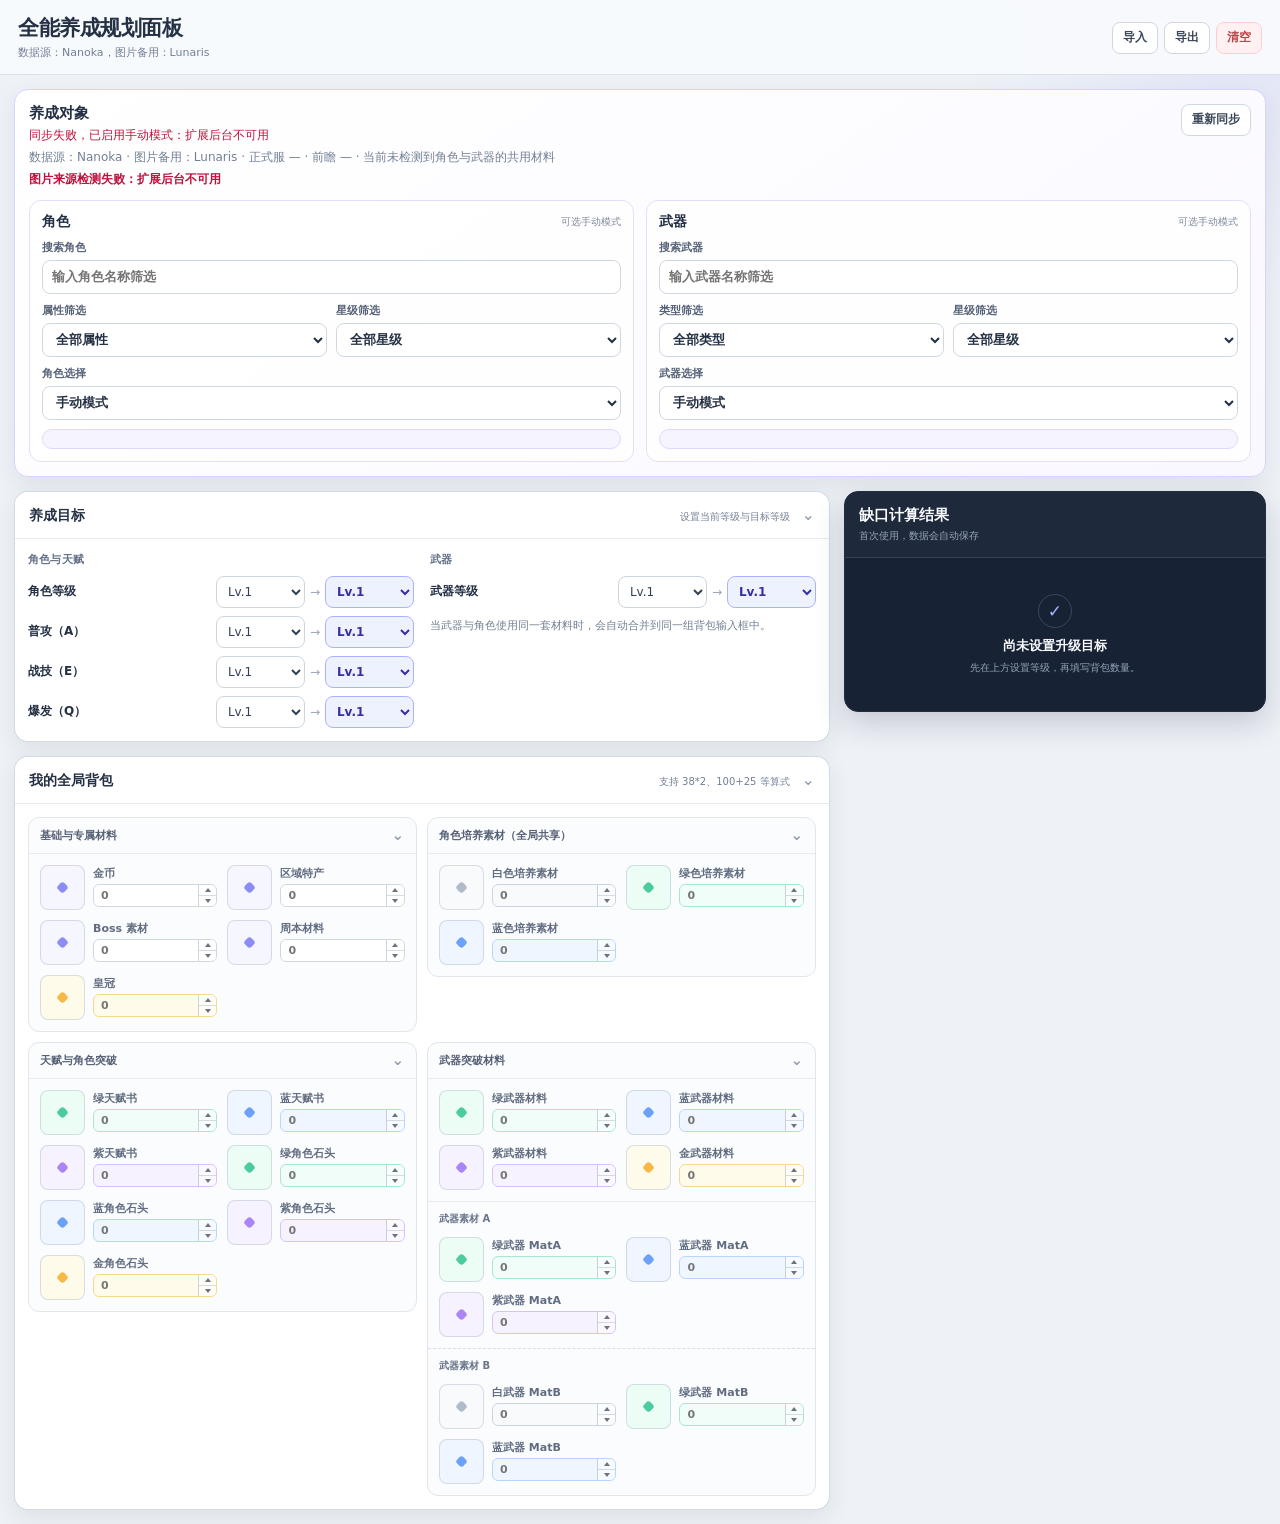
==== sidepanel.html @ 2510c93a "Add inventory quantity stepper controls" ====
<!doctype html>
<html lang="zh-CN">
<head>
  <meta charset="utf-8">
  <meta name="viewport" content="width=device-width, initial-scale=1">
  <title>全能养成规划面板</title>
  <link rel="stylesheet" href="styles.css">
  <link rel="stylesheet" href="stepper.css">
</head>
<body>
  <header class="app-header">
    <div class="header-copy">
      <h1>全能养成规划面板</h1>
      <p>数据源：Nanoka，图片备用：Lunaris</p>
    </div>
    <div class="toolbar" aria-label="数据工具">
      <button id="importButton" class="button button-secondary" type="button">导入</button>
      <button id="exportButton" class="button button-secondary" type="button">导出</button>
      <button id="clearButton" class="button button-danger" type="button">清空</button>
      <input id="importFile" type="file" accept="application/json,.json" hidden>
    </div>
  </header>

  <main class="layout">
    <section class="card source-card" aria-labelledby="sourceTitle">
      <div class="source-head">
        <div>
          <h2 id="sourceTitle">养成对象</h2>
          <p id="sourceStatus">正在读取 Nanoka 数据…</p>
          <p id="sourceMeta" class="source-meta">数据源：Nanoka</p>
          <p id="imageSourceStatus" class="source-meta image-source-status" data-tone="error" hidden></p>
        </div>
        <button id="syncButton" class="button button-secondary" type="button">重新同步</button>
      </div>
      <div class="source-columns">
        <section class="picker-group" aria-labelledby="characterPickerTitle">
          <div class="picker-head">
            <h3 id="characterPickerTitle">角色</h3>
            <span class="picker-hint">可选手动模式</span>
          </div>
          <label>
            <span>搜索角色</span>
            <input id="characterSearch" type="search" placeholder="输入角色名称筛选">
          </label>
          <div class="picker-filters">
            <label>
              <span>属性筛选</span>
              <select id="characterElementFilter"></select>
            </label>
            <label>
              <span>星级筛选</span>
              <select id="characterRarityFilter"></select>
            </label>
          </div>
          <label>
            <span>角色选择</span>
            <select id="characterSelect"></select>
          </label>
          <div id="characterCard" class="profile-card" hidden></div>
          <p id="characterWarning" class="source-warning" hidden></p>
        </section>

        <section class="picker-group" aria-labelledby="weaponPickerTitle">
          <div class="picker-head">
            <h3 id="weaponPickerTitle">武器</h3>
            <span class="picker-hint">可选手动模式</span>
          </div>
          <label>
            <span>搜索武器</span>
            <input id="weaponSearch" type="search" placeholder="输入武器名称筛选">
          </label>
          <div class="picker-filters">
            <label>
              <span>类型筛选</span>
              <select id="weaponTypeFilter"></select>
            </label>
            <label>
              <span>星级筛选</span>
              <select id="weaponRarityFilter"></select>
            </label>
          </div>
          <label>
            <span>武器选择</span>
            <select id="weaponSelect"></select>
          </label>
          <div id="weaponCard" class="profile-card" hidden></div>
          <p id="weaponWarning" class="source-warning" hidden></p>
        </section>
      </div>
    </section>

    <details class="card target-card" open>
      <summary>
        <span class="summary-title">养成目标</span>
        <span class="summary-hint">设置当前等级与目标等级</span>
      </summary>
      <div class="card-body target-body">
        <section class="target-group">
          <h2>角色与天赋</h2>
          <div id="characterSelectors" class="selector-list"></div>
        </section>
        <section class="target-group">
          <h2>武器</h2>
          <div id="weaponSelectors" class="selector-list"></div>
          <p class="target-note">当武器与角色使用同一套材料时，会自动合并到同一组背包输入框中。</p>
        </section>
      </div>
    </details>

    <section class="card result-card" aria-labelledby="resultTitle">
      <div class="result-header">
        <div>
          <h2 id="resultTitle">缺口计算结果</h2>
          <p id="saveStatus">已读取本地数据</p>
        </div>
      </div>
      <div id="resultContent" class="result-content" aria-live="polite"></div>
    </section>

    <details class="card inventory-card" open>
      <summary>
        <span class="summary-title">我的全局背包</span>
        <span class="summary-hint">支持 38*2、100+25 等算式</span>
      </summary>
      <div class="card-body inventory-body">
        <details class="inventory-group" open>
          <summary>基础与专属材料</summary>
          <div id="basicInventory" class="input-grid"></div>
        </details>

        <details class="inventory-group" open>
          <summary>角色培养素材（全局共享）</summary>
          <div id="cultInventory" class="input-grid"></div>
        </details>

        <details class="inventory-group" open>
          <summary>天赋与角色突破</summary>
          <div id="talentInventory" class="input-grid"></div>
        </details>

        <details class="inventory-group" open>
          <summary>武器突破材料</summary>
          <div id="weaponInventory" class="input-grid"></div>
          <div id="independentWeaponMaterials" class="independent-materials"></div>
        </details>
      </div>
    </details>
  </main>

  <div id="toast" class="toast" role="status" aria-live="polite"></div>

  <div id="confirmDialog" class="dialog-backdrop" hidden>
    <div class="dialog" role="dialog" aria-modal="true" aria-labelledby="dialogTitle" aria-describedby="dialogDescription">
      <h2 id="dialogTitle">清空全部数据</h2>
      <p id="dialogDescription">背包数量、目标等级与已选对象都会恢复到初始状态。</p>
      <div class="dialog-actions">
        <button id="cancelClearButton" class="button button-secondary" type="button">取消</button>
        <button id="confirmClearButton" class="button button-danger" type="button">确认清空</button>
      </div>
    </div>
  </div>

  <script type="module" src="app.js"></script>
  <script type="module" src="stepper.js"></script>
</body>
</html>
---- styles.css ----
:root {
  color-scheme: light;
  font-family: Inter, "Segoe UI", "PingFang SC", "Microsoft YaHei", system-ui, sans-serif;
  --page: #eef2f7;
  --card: #ffffff;
  --text: #243044;
  --muted: #728095;
  --line: #d9e0e9;
  --accent: #4f46e5;
  --accent-soft: #eef2ff;
  --danger: #c2414a;
  --danger-soft: #fff1f2;
  --shadow: 0 8px 24px rgba(26, 37, 55, 0.08);
}

* {
  box-sizing: border-box;
}

html {
  min-width: 260px;
  background: var(--page);
}

body {
  margin: 0;
  min-height: 100vh;
  background:
    radial-gradient(circle at 100% 0, rgba(99, 102, 241, 0.10), transparent 320px),
    var(--page);
  color: var(--text);
}

button,
input,
select {
  font: inherit;
}

button,
summary,
select,
input[type="checkbox"] {
  cursor: pointer;
}

.app-header {
  position: sticky;
  top: 0;
  z-index: 20;
  display: flex;
  align-items: center;
  justify-content: space-between;
  gap: 12px;
  padding: 14px 14px 12px;
  border-bottom: 1px solid rgba(217, 224, 233, 0.95);
  background: rgba(248, 250, 252, 0.94);
  backdrop-filter: blur(16px);
}

.header-copy {
  min-width: 0;
}

.header-copy h1 {
  margin: 0;
  font-size: clamp(16px, 4.5vw, 21px);
  line-height: 1.25;
  letter-spacing: -0.02em;
}

.header-copy p {
  margin: 4px 0 0;
  color: var(--muted);
  font-size: 11px;
  line-height: 1.4;
}

.toolbar {
  display: flex;
  flex-wrap: wrap;
  justify-content: flex-end;
  gap: 6px;
  flex: 0 0 auto;
}

.button {
  min-height: 32px;
  padding: 6px 10px;
  border: 1px solid transparent;
  border-radius: 8px;
  font-size: 12px;
  font-weight: 700;
  transition: background-color 120ms ease, border-color 120ms ease, transform 120ms ease;
}

.button:active {
  transform: translateY(1px);
}

.button:focus-visible,
select:focus-visible,
input:focus-visible,
summary:focus-visible {
  outline: 3px solid rgba(79, 70, 229, 0.20);
  outline-offset: 1px;
}

.button-secondary {
  border-color: #cfd7e3;
  background: #ffffff;
  color: #3b4759;
}

.button-secondary:hover {
  background: #f4f6f9;
}

.button-danger {
  border-color: #fecdd3;
  background: var(--danger-soft);
  color: var(--danger);
}

.button-danger:hover {
  background: #ffe4e6;
}

.layout {
  display: grid;
  grid-template-areas:
    "source"
    "target"
    "result"
    "inventory";
  gap: 12px;
  padding: 12px;
}

.card {
  min-width: 0;
  border: 1px solid rgba(207, 215, 227, 0.95);
  border-radius: 14px;
  background: var(--card);
  box-shadow: var(--shadow);
  overflow: clip;
}

.target-card {
  grid-area: target;
}

.inventory-card {
  grid-area: inventory;
}

.card > summary {
  display: flex;
  align-items: baseline;
  justify-content: space-between;
  gap: 12px;
  padding: 13px 14px;
  list-style: none;
  user-select: none;
  background: #ffffff;
}

.card > summary::-webkit-details-marker,
.inventory-group > summary::-webkit-details-marker {
  display: none;
}

.card > summary::after {
  content: "⌄";
  flex: 0 0 auto;
  color: #8b97aa;
  font-size: 16px;
  transition: transform 140ms ease;
}

.card:not([open]) > summary::after {
  transform: rotate(-90deg);
}

.summary-title {
  font-size: 14px;
  font-weight: 800;
}

.summary-hint {
  margin-left: auto;
  color: var(--muted);
  font-size: 10px;
  text-align: right;
}

.card-body {
  border-top: 1px solid #e7ebf1;
  padding: 13px;
}

.target-body {
  display: grid;
  gap: 16px;
}

.target-group h2 {
  margin: 0 0 9px;
  color: #657187;
  font-size: 11px;
  letter-spacing: 0.02em;
}

.selector-list {
  display: grid;
  gap: 8px;
}

.selector-row {
  display: flex;
  align-items: center;
  justify-content: space-between;
  gap: 10px;
  min-width: 0;
}

.selector-label {
  min-width: 74px;
  font-size: 12px;
  font-weight: 650;
}

.selector-controls {
  display: grid;
  grid-template-columns: minmax(70px, 1fr) auto minmax(70px, 1fr);
  align-items: center;
  gap: 5px;
  min-width: 0;
}

.selector-controls select {
  min-width: 0;
  width: 100%;
  height: 32px;
  padding: 4px 24px 4px 7px;
  border: 1px solid #ccd4df;
  border-radius: 8px;
  background: #ffffff;
  color: #344054;
  font-size: 12px;
}

.selector-controls .target-select {
  border-color: #aab3ff;
  background: var(--accent-soft);
  color: #3730a3;
  font-weight: 750;
}

.selector-arrow {
  color: #9ba5b4;
  font-size: 12px;
}

.link-options {
  display: grid;
  gap: 8px;
  margin-top: 12px;
  padding: 11px;
  border: 1px solid #e0e5ec;
  border-radius: 10px;
  background: #f8fafc;
}

.link-options p {
  margin: 0 0 1px;
  color: #748096;
  font-size: 10px;
  font-weight: 750;
}

.check-row {
  display: grid;
  grid-template-columns: 16px minmax(0, 1fr);
  align-items: start;
  gap: 8px;
  font-size: 11px;
  line-height: 1.45;
}

.check-row input {
  width: 15px;
  height: 15px;
  margin: 1px 0 0;
  accent-color: var(--accent);
}

.inventory-body {
  display: grid;
  gap: 10px;
}

.inventory-group {
  border: 1px solid #e1e6ed;
  border-radius: 11px;
  background: #fbfcfe;
  overflow: clip;
}

.inventory-group > summary {
  position: relative;
  padding: 10px 34px 10px 11px;
  list-style: none;
  color: #566176;
  font-size: 11px;
  font-weight: 800;
  user-select: none;
}

.inventory-group > summary::after {
  content: "⌄";
  position: absolute;
  top: 8px;
  right: 12px;
  color: #929daf;
  font-size: 15px;
}

.inventory-group:not([open]) > summary::after {
  transform: rotate(-90deg);
}

.inventory-group > .input-grid,
.inventory-group > .independent-materials {
  border-top: 1px solid #e8ecf2;
}

.input-grid {
  display: grid;
  grid-template-columns: repeat(auto-fit, minmax(170px, 1fr));
  gap: 10px;
  padding: 11px;
}

.item-input {
  --inventory-label-height: 18px;
  --inventory-input-height: 23px;
  --inventory-row-gap: 3px;
  --inventory-icon-size: 45px;
  display: grid;
  grid-template-columns: var(--inventory-icon-size) minmax(0, 1fr);
  grid-template-rows: var(--inventory-label-height) var(--inventory-input-height);
  align-items: start;
  column-gap: 8px;
  row-gap: var(--inventory-row-gap);
  min-width: 0;
  min-height: var(--inventory-icon-size);
}

.item-label {
  grid-column: 2;
  grid-row: 1;
  min-width: 0;
  overflow: hidden;
  color: #606c80;
  font-size: 11px;
  font-weight: 700;
  line-height: var(--inventory-label-height);
  text-overflow: ellipsis;
  white-space: nowrap;
}

.item-dot {
  width: 7px;
  height: 7px;
  flex: 0 0 auto;
  border-radius: 50%;
  background: #8b98aa;
}

.input-wrap {
  position: relative;
  display: block;
  grid-column: 2;
  grid-row: 2;
  min-width: 0;
  transform: translateY(-2px);
}

.item-input input {
  width: 100%;
  height: var(--inventory-input-height);
  padding: 0 7px;
  border: 1px solid #cfd7e2;
  border-radius: 6px;
  background: #ffffff;
  color: #2f3b4d;
  font-size: 11px;
  font-weight: 700;
  line-height: 20px;
}

.item-input input.has-preview {
  padding-right: 58px;
}

.formula-preview {
  position: absolute;
  top: 50%;
  right: 7px;
  max-width: 48px;
  transform: translateY(-50%);
  overflow: hidden;
  color: #7d889a;
  font-size: 9px;
  font-weight: 700;
  text-overflow: ellipsis;
  white-space: nowrap;
  pointer-events: none;
}

.color-white .item-dot { background: #94a3b8; }
.color-green .item-dot { background: #10b981; }
.color-blue .item-dot { background: #3b82f6; }
.color-purple .item-dot { background: #8b5cf6; }
.color-gold .item-dot { background: #f59e0b; }
.color-base .item-dot { background: #6366f1; }

.color-white input { background: #f8fafc; border-color: #cbd5e1; }
.color-green input { background: #f0fdf8; border-color: #a7e6cf; }
.color-blue input { background: #eff6ff; border-color: #b7d5ff; }
.color-purple input { background: #f7f2ff; border-color: #d5c1ff; }
.color-gold input { background: #fffbeb; border-color: #f5d88d; }

.independent-materials:empty {
  display: none;
}

.independent-group {
  padding: 10px 0 0;
}

.independent-group + .independent-group {
  border-top: 1px dashed #d8dee8;
}

.independent-group h3 {
  margin: 0;
  padding: 0 11px;
  color: #69758a;
  font-size: 10px;
}

.result-card {
  grid-area: result;
  border-color: #222d3f;
  background: #182235;
  color: #f8fafc;
  box-shadow: 0 12px 30px rgba(15, 23, 42, 0.18);
}

.result-header {
  padding: 14px;
  border-bottom: 1px solid rgba(148, 163, 184, 0.20);
  background: #1e293b;
}

.result-header h2 {
  margin: 0;
  font-size: 15px;
}

.result-header p {
  margin: 4px 0 0;
  color: #98a6bb;
  font-size: 10px;
}

.result-content {
  display: grid;
  gap: 10px;
  padding: 12px;
}

.result-section {
  padding: 10px;
  border: 1px solid rgba(148, 163, 184, 0.19);
  border-radius: 10px;
  background: rgba(15, 23, 42, 0.42);
}

.result-section h3 {
  margin: 0 0 8px;
  color: #b8c1ff;
  font-size: 10px;
  line-height: 1.4;
}

.result-rows {
  display: grid;
  gap: 6px;
}

.result-row {
  display: flex;
  align-items: center;
  justify-content: space-between;
  gap: 12px;
  min-height: 31px;
  padding: 6px 9px;
  border-radius: 7px;
  background: rgba(51, 65, 85, 0.72);
  color: #d9e1eb;
  font-size: 11px;
}

.result-row strong {
  color: #f8fafc;
  font-size: 12px;
}

.result-white { background: rgba(71, 85, 105, 0.72); }
.result-green { background: rgba(6, 78, 59, 0.46); color: #a7f3d0; }
.result-blue { background: rgba(30, 64, 175, 0.35); color: #bfdbfe; }
.result-purple { background: rgba(91, 33, 182, 0.34); color: #ddd6fe; }
.result-gold { background: rgba(146, 64, 14, 0.38); color: #fde68a; }

.result-green strong { color: #6ee7b7; }
.result-blue strong { color: #93c5fd; }
.result-purple strong { color: #c4b5fd; }
.result-gold strong { color: #fcd34d; }

.empty-result {
  display: grid;
  justify-items: center;
  padding: 24px 12px;
  text-align: center;
}

.empty-mark {
  display: grid;
  place-items: center;
  width: 34px;
  height: 34px;
  margin-bottom: 9px;
  border: 1px solid rgba(148, 163, 184, 0.28);
  border-radius: 50%;
  color: #a5b4fc;
  font-size: 17px;
}

.empty-result h3 {
  margin: 0;
  font-size: 13px;
}

.empty-result p {
  margin: 5px 0 0;
  color: #94a3b8;
  font-size: 10px;
  line-height: 1.5;
}

.toast {
  position: fixed;
  right: 12px;
  bottom: 12px;
  z-index: 50;
  max-width: min(320px, calc(100vw - 24px));
  padding: 9px 12px;
  border: 1px solid transparent;
  border-radius: 9px;
  box-shadow: 0 12px 30px rgba(15, 23, 42, 0.20);
  font-size: 11px;
  font-weight: 700;
  opacity: 0;
  transform: translateY(8px);
  pointer-events: none;
  transition: opacity 140ms ease, transform 140ms ease;
}

.toast-visible {
  opacity: 1;
  transform: translateY(0);
}

.toast-success {
  border-color: #a7f3d0;
  background: #ecfdf5;
  color: #047857;
}

.toast-error {
  border-color: #fecdd3;
  background: #fff1f2;
  color: #be123c;
}

.dialog-backdrop {
  position: fixed;
  inset: 0;
  z-index: 60;
  display: grid;
  place-items: center;
  padding: 18px;
  background: rgba(15, 23, 42, 0.48);
  backdrop-filter: blur(4px);
}

.dialog-backdrop[hidden] {
  display: none;
}

.dialog {
  width: min(360px, 100%);
  padding: 18px;
  border: 1px solid #d9e0e9;
  border-radius: 14px;
  background: #ffffff;
  box-shadow: 0 20px 50px rgba(15, 23, 42, 0.24);
}

.dialog h2 {
  margin: 0;
  font-size: 16px;
}

.dialog p {
  margin: 8px 0 0;
  color: #677489;
  font-size: 11px;
  line-height: 1.6;
}

.dialog-actions {
  display: flex;
  justify-content: flex-end;
  gap: 8px;
  margin-top: 18px;
}

@media (min-width: 520px) {
  .app-header {
    padding: 15px 18px 13px;
  }

  .layout {
    gap: 14px;
    padding: 14px;
  }

  .target-body {
    grid-template-columns: repeat(2, minmax(0, 1fr));
  }
}

@media (min-width: 860px) {
  .layout {
    grid-template-columns: minmax(0, 1.45fr) minmax(300px, 0.75fr);
    grid-template-areas:
      "source source"
      "target result"
      "inventory result";
    align-items: start;
    max-width: 1280px;
    margin: 0 auto;
  }

  .result-card {
    position: sticky;
    top: 80px;
    max-height: calc(100vh - 94px);
    overflow: auto;
  }

  .inventory-body {
    grid-template-columns: repeat(2, minmax(0, 1fr));
    align-items: start;
  }
}

@media (max-width: 360px) {
  .app-header {
    align-items: flex-start;
    flex-direction: column;
  }

  .toolbar {
    width: 100%;
    justify-content: flex-start;
  }

  .button {
    flex: 1 1 0;
  }

  .summary-hint {
    display: none;
  }

  .selector-row {
    align-items: stretch;
    flex-direction: column;
    gap: 5px;
  }

  .selector-controls {
    width: 100%;
  }
}

@media (prefers-reduced-motion: reduce) {
  *,
  *::before,
  *::after {
    scroll-behavior: auto !important;
    transition-duration: 0.01ms !important;
    animation-duration: 0.01ms !important;
    animation-iteration-count: 1 !important;
  }
}

.source-card {
  grid-area: source;
  padding: 14px;
  border-color: #d9d1ff;
  background: linear-gradient(145deg, #ffffff 0%, #faf8ff 100%);
}

.source-head {
  display: flex;
  align-items: flex-start;
  justify-content: space-between;
  gap: 12px;
  margin-bottom: 12px;
}

.source-head h2 {
  margin: 0;
  font-size: 15px;
}

.source-head p {
  margin: 4px 0 0;
  color: var(--muted);
  font-size: 12px;
}

.source-head p[data-tone="error"] { color: #be123c; }
.source-head p[data-tone="cache"] { color: #8a5a00; }
.source-head p[data-tone="ok"] { color: #08785c; }

.source-controls {
  display: grid;
  grid-template-columns: 1fr;
  gap: 9px;
}

.source-controls label {
  display: grid;
  gap: 5px;
  color: #556176;
  font-size: 11px;
  font-weight: 700;
}

.source-controls select,
.source-controls input {
  width: 100%;
  min-height: 34px;
  border: 1px solid #cfd7e3;
  border-radius: 8px;
  padding: 6px 9px;
  background: #fff;
  color: var(--text);
  font: inherit;
  font-size: 13px;
}

.character-card {
  display: flex;
  align-items: center;
  gap: 10px;
  margin-top: 12px;
  padding: 9px 10px;
  border: 1px solid #ded8ff;
  border-radius: 10px;
  background: rgba(244, 241, 255, 0.78);
}

.character-card img {
  width: 44px;
  height: 44px;
  border-radius: 10px;
  object-fit: cover;
  background: #e9e5f8;
}

.character-card div {
  display: grid;
  gap: 3px;
}

.character-card strong { font-size: 14px; }
.character-card span { color: var(--muted); font-size: 11px; }
.source-warning { margin: 9px 0 0; color: #9a6700; font-size: 11px; }
.material-icon { width: 18px; height: 18px; border-radius: 4px; object-fit: contain; flex: 0 0 auto; }

@media (min-width: 520px) {
  .source-controls { grid-template-columns: minmax(120px, .7fr) minmax(150px, 1fr) minmax(180px, 1.25fr); }
}

.source-meta {
  margin: 6px 0 0;
  color: #6b7486;
  font-size: 11px;
  line-height: 1.5;
}

.source-columns {
  display: grid;
  gap: 12px;
}

.picker-group {
  display: grid;
  gap: 9px;
  padding: 12px;
  border: 1px solid #e4def8;
  border-radius: 12px;
  background: rgba(255,255,255,0.84);
}

.picker-head {
  display: flex;
  align-items: center;
  justify-content: space-between;
  gap: 10px;
}

.picker-head h3 {
  margin: 0;
  font-size: 14px;
}

.picker-hint {
  color: #7d889b;
  font-size: 10px;
}

.picker-group label {
  display: grid;
  gap: 5px;
  color: #556176;
  font-size: 11px;
  font-weight: 700;
}

.picker-group select,
.picker-group input {
  width: 100%;
  min-height: 34px;
  border: 1px solid #cfd7e3;
  border-radius: 8px;
  padding: 6px 9px;
  background: #fff;
  color: var(--text);
  font: inherit;
  font-size: 13px;
}

.picker-filters {
  display: grid;
  grid-template-columns: repeat(2, minmax(0, 1fr));
  gap: 9px;
}

.profile-card {
  display: flex;
  align-items: center;
  gap: 10px;
  padding: 9px 10px;
  border: 1px solid #ded8ff;
  border-radius: 10px;
  background: rgba(244, 241, 255, 0.78);
}

.profile-card img {
  width: 44px;
  height: 44px;
  border-radius: 10px;
  object-fit: cover;
  background: #e9e5f8;
}

.profile-card div {
  display: grid;
  gap: 3px;
  min-width: 0;
}

.profile-card strong {
  font-size: 14px;
}

.profile-card span {
  color: var(--muted);
  font-size: 11px;
  line-height: 1.4;
}

.target-note {
  margin: 10px 0 0;
  color: #738094;
  font-size: 11px;
  line-height: 1.5;
}

.result-name {
  display: inline-flex;
  align-items: center;
  gap: 6px;
  min-width: 0;
}

.result-name span:last-child {
  overflow: hidden;
  text-overflow: ellipsis;
  white-space: nowrap;
}

.result-icon {
  width: 16px;
  height: 16px;
  border-radius: 4px;
}

@media (min-width: 520px) {
  .source-columns {
    grid-template-columns: repeat(2, minmax(0, 1fr));
  }
}

.profile-card {
  flex-wrap: wrap;
}

.profile-copy {
  display: grid;
  gap: 3px;
  min-width: 0;
  flex: 1 1 120px;
}




/* 材料名称左侧的固定图标槽位 */
.material-icon-slot {
  position: relative;
  display: inline-grid;
  place-items: center;
  width: 45px;
  height: 45px;
  flex: 0 0 45px;
  overflow: hidden;
  border: 1px solid rgba(148, 163, 184, 0.34);
  border-radius: 6px;
  background: rgba(255, 255, 255, 0.72);
}

.material-icon-slot .material-icon {
  width: 43px;
  height: 43px;
  border-radius: 5px;
  object-fit: contain;
}

.inventory-icon-slot {
  grid-column: 1;
  grid-row: 1 / 3;
  align-self: stretch;
  width: var(--inventory-icon-size);
  height: var(--inventory-icon-size);
  flex-basis: var(--inventory-icon-size);
  border-radius: 8px;
}

.inventory-icon-slot .material-icon {
  width: 42px;
  height: 42px;
  border-radius: 7px;
}

.material-icon-slot.icon-loading::after {
  content: '';
  width: 8px;
  height: 8px;
  border: 2px solid rgba(100, 116, 139, 0.24);
  border-top-color: rgba(79, 70, 229, 0.72);
  border-radius: 50%;
  animation: material-icon-spin 0.8s linear infinite;
}

.material-icon-slot.icon-fallback::after {
  content: '';
  width: 9px;
  height: 9px;
  border-radius: 3px;
  background: currentColor;
  opacity: 0.72;
  transform: rotate(45deg);
}

.material-icon-slot.icon-fallback .item-dot {
  display: none;
}

.slot-base { color: #6366f1; background: #f5f6ff; }
.slot-white { color: #94a3b8; background: #f8fafc; }
.slot-green { color: #10b981; background: #ecfdf5; }
.slot-blue { color: #3b82f6; background: #eff6ff; }
.slot-purple { color: #8b5cf6; background: #f7f2ff; }
.slot-gold { color: #f59e0b; background: #fffbeb; }

.result-icon-slot {
  width: 20px;
  height: 20px;
  flex-basis: 20px;
  border-color: rgba(255, 255, 255, 0.14);
  background: rgba(15, 23, 42, 0.34);
}

.result-icon-slot .material-icon {
  width: 19px;
  height: 19px;
}

@keyframes material-icon-spin {
  to { transform: rotate(360deg); }
}


.image-source-status[data-tone="error"] {
  color: #be123c;
  font-weight: 700;
}
---- stepper.css ----
.item-input input.with-stepper {
  padding-right: 25px;
}

.item-input input.with-stepper.has-preview {
  padding-right: 76px;
}

.input-wrap:has(.number-stepper) .formula-preview {
  right: 25px;
  max-width: 46px;
}

.number-stepper {
  position: absolute;
  top: 1px;
  right: 1px;
  bottom: 1px;
  display: grid;
  grid-template-rows: repeat(2, minmax(0, 1fr));
  width: 18px;
  overflow: hidden;
  border-left: 1px solid rgba(148, 163, 184, 0.46);
  border-radius: 0 5px 5px 0;
}

.number-step-button {
  position: relative;
  display: grid;
  place-items: center;
  min-width: 0;
  min-height: 0;
  padding: 0;
  border: 0;
  background: rgba(255, 255, 255, 0.48);
  color: #6b7280;
}

.number-step-button + .number-step-button {
  border-top: 1px solid rgba(148, 163, 184, 0.38);
}

.number-step-button::before {
  content: '';
  width: 0;
  height: 0;
  border-right: 3px solid transparent;
  border-left: 3px solid transparent;
}

.number-step-up::before {
  border-bottom: 4px solid currentColor;
}

.number-step-down::before {
  border-top: 4px solid currentColor;
}

.number-step-button:hover {
  background: rgba(226, 232, 240, 0.86);
  color: #374151;
}

.number-step-button:active {
  background: rgba(203, 213, 225, 0.92);
}

.number-step-button:focus-visible {
  z-index: 1;
  outline: 2px solid rgba(79, 70, 229, 0.42);
  outline-offset: -2px;
}
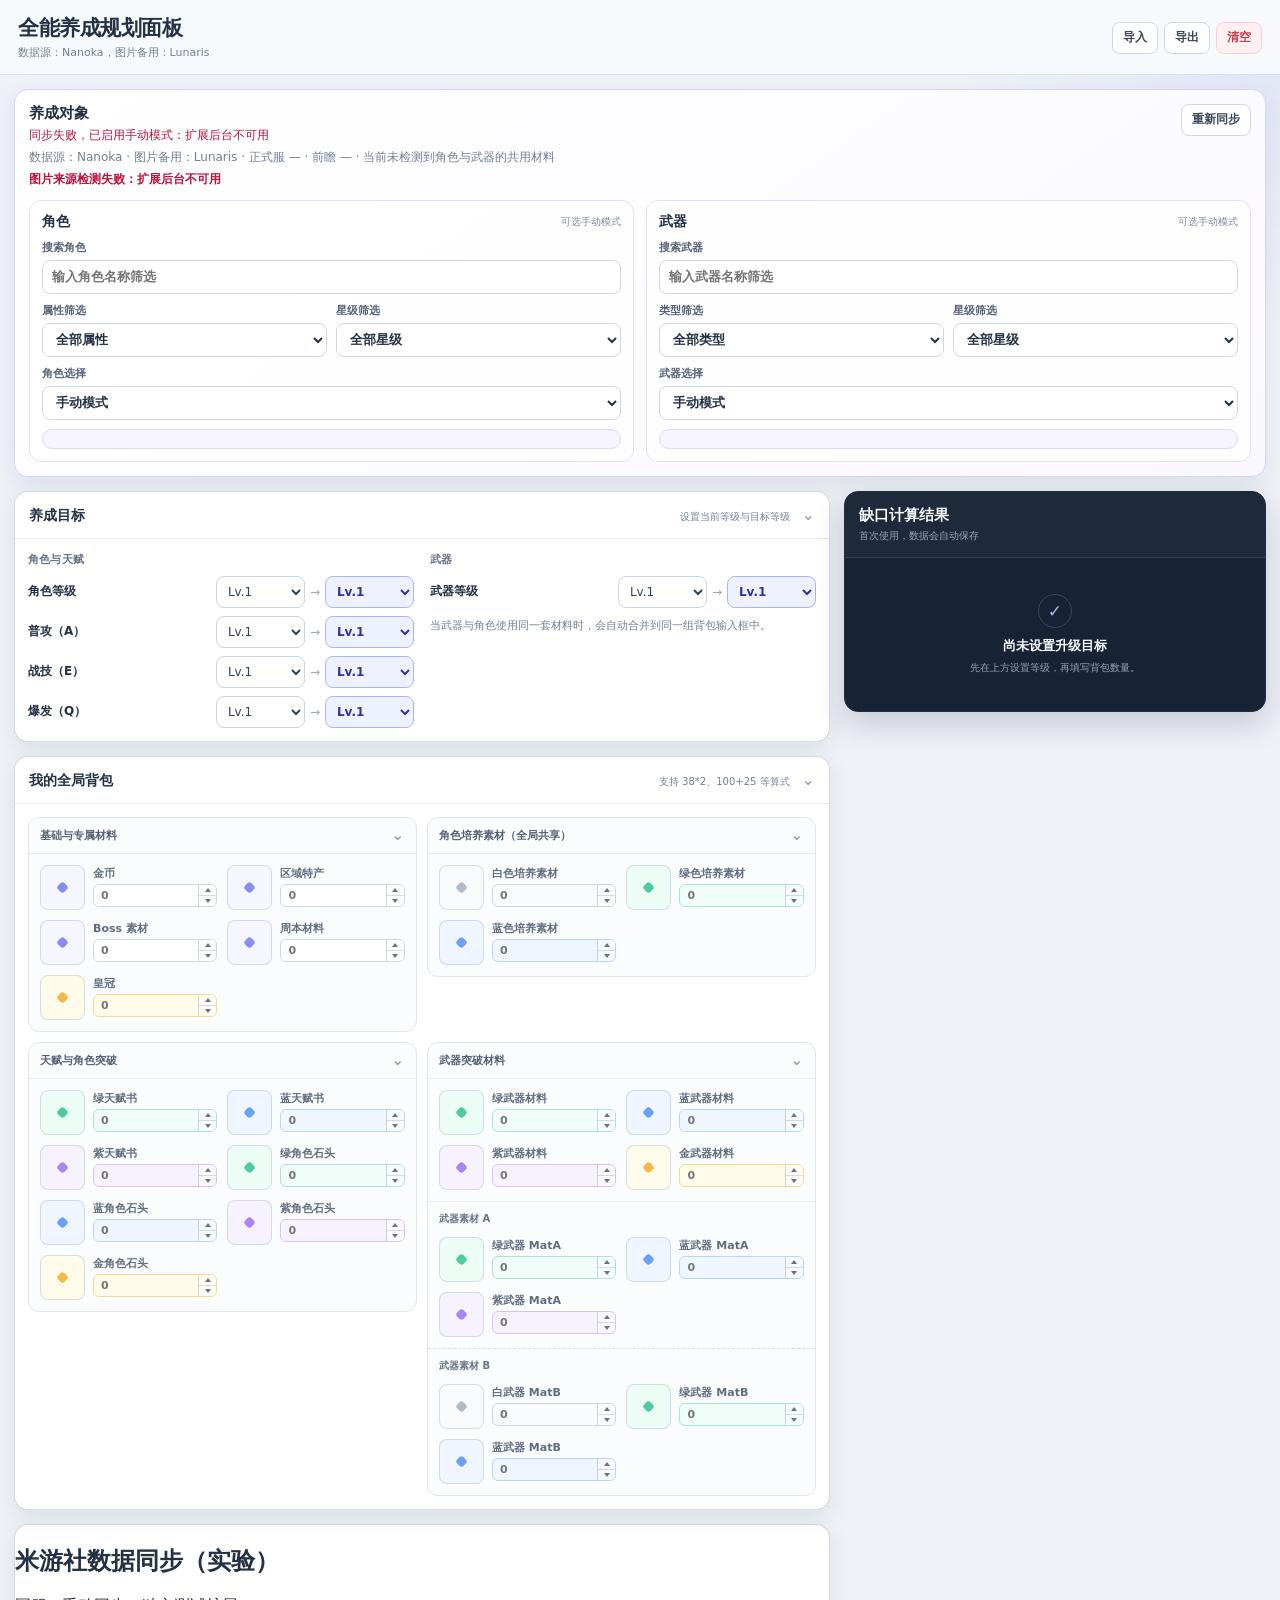
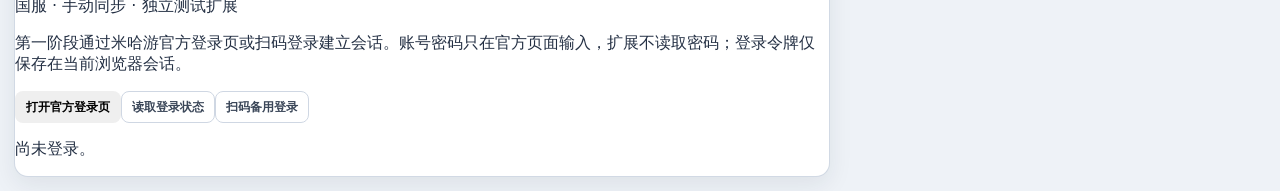
==== commit 561e2104: "Load Miyoushe panel in test side panel" ====
--- a/sidepanel.html
+++ b/sidepanel.html
@@ -161,6 +161,7 @@
   </div>
 
   <script type="module" src="app.js"></script>
+  <script type="module" src="miyoushe.js"></script>
   <script type="module" src="stepper.js"></script>
 </body>
 </html>
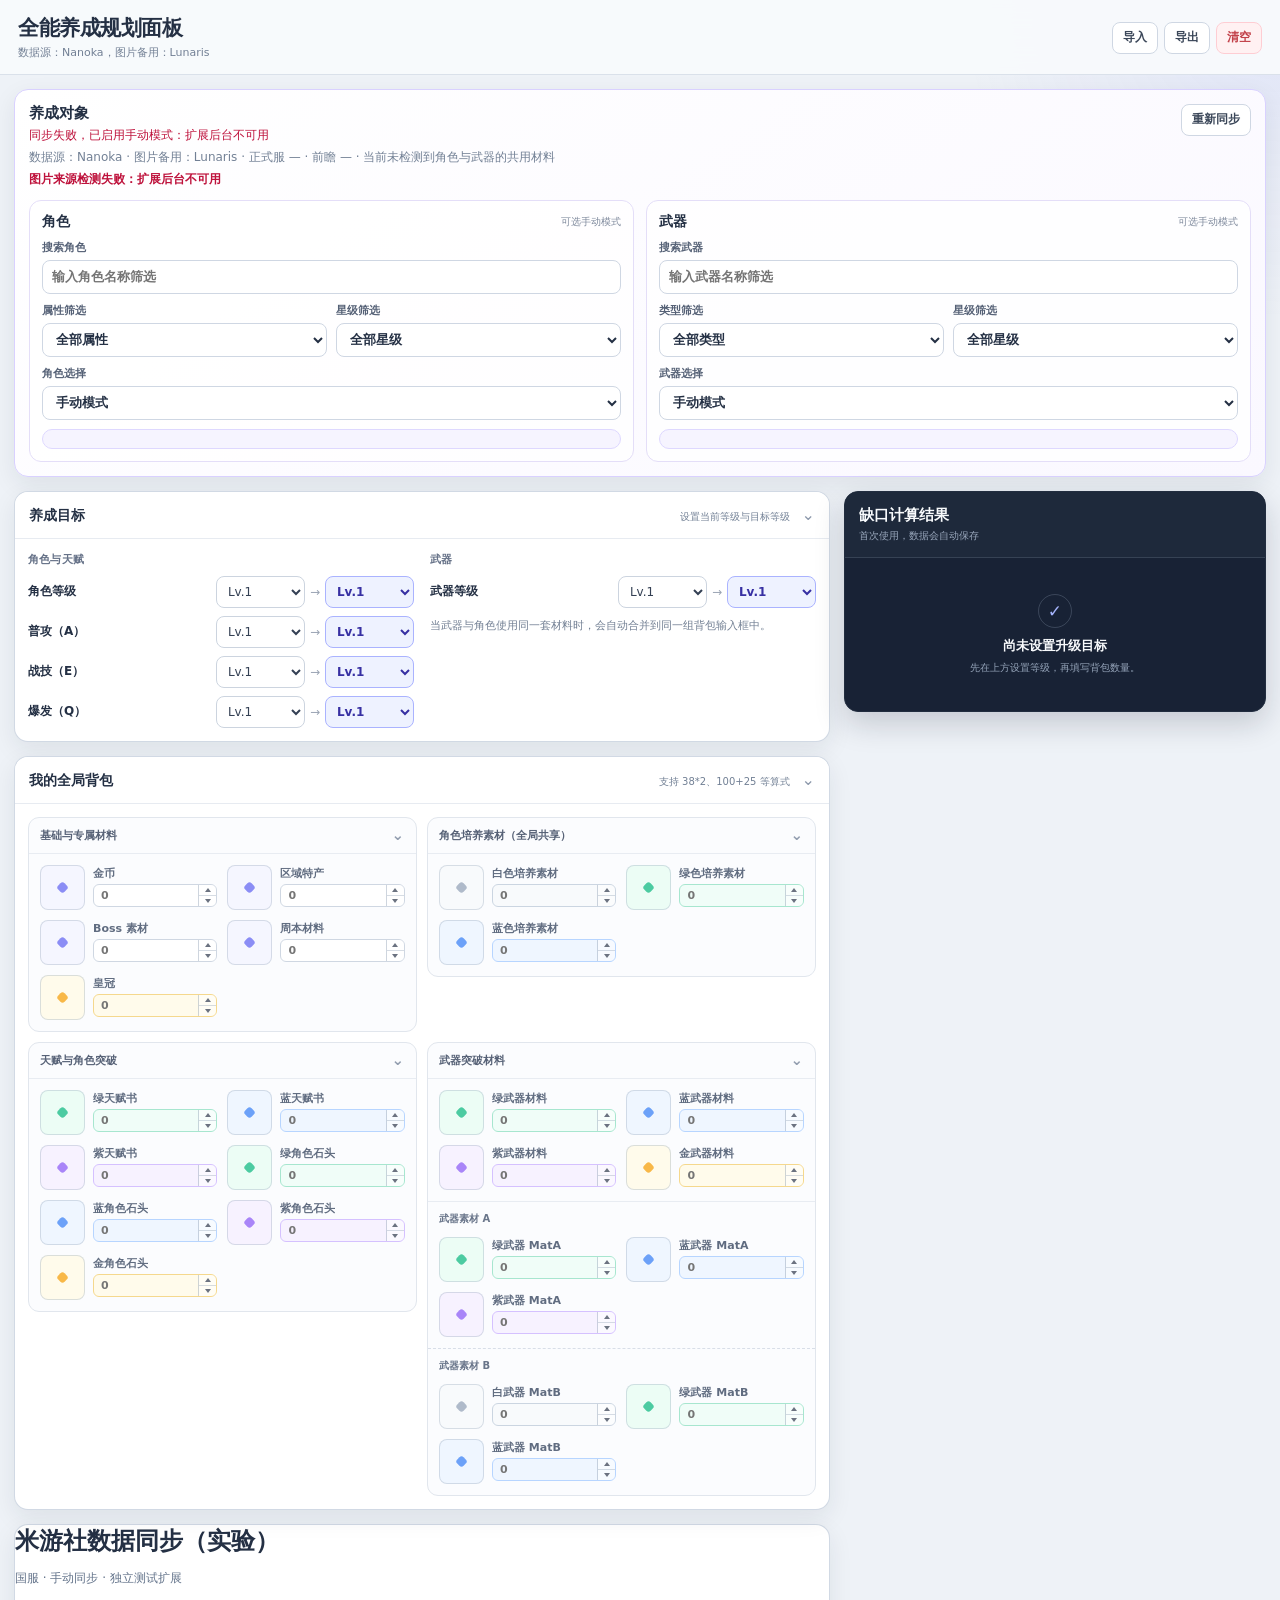
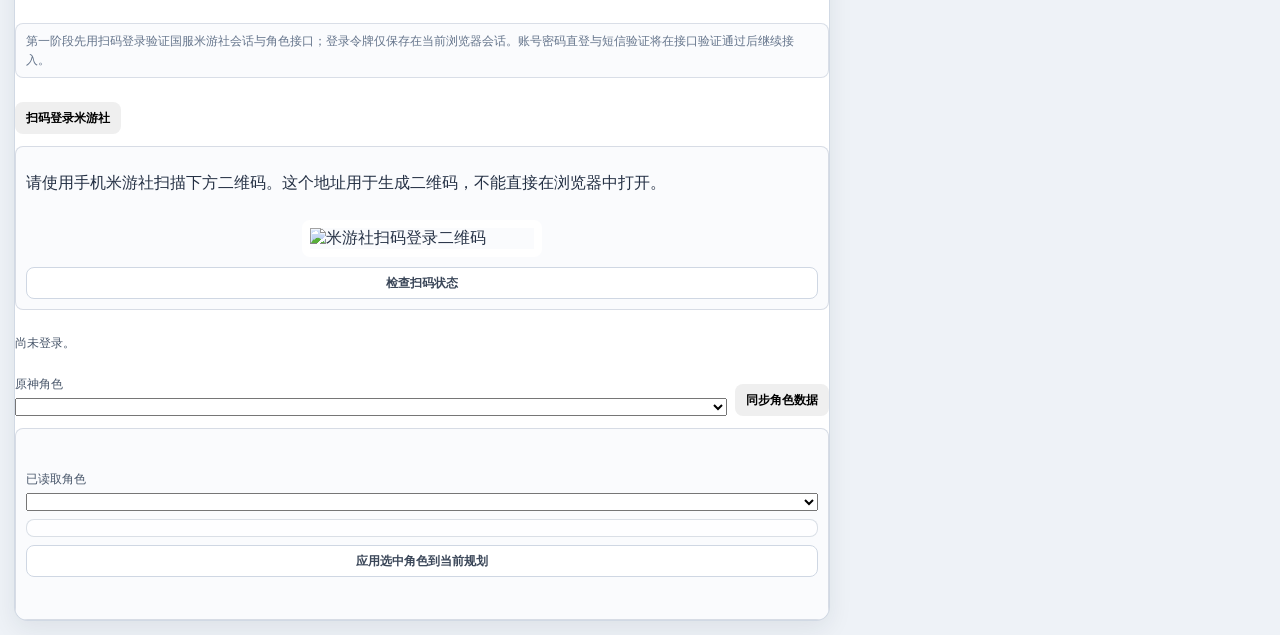
==== commit 417ee43e: "Render Miyoushe login URL as QR code" ====
--- a/sidepanel.html
+++ b/sidepanel.html
@@ -160,6 +160,7 @@
     </div>
   </div>
 
+  <script src="vendor/qrcode-generator.js"></script>
   <script type="module" src="app.js"></script>
   <script type="module" src="miyoushe.js"></script>
   <script type="module" src="stepper.js"></script>
--- a/stepper.css
+++ b/stepper.css
@@ -70,3 +70,22 @@
   outline: 2px solid rgba(79, 70, 229, 0.42);
   outline-offset: -2px;
 }
+
+/* Miyoushe import experiment */
+.mys-card { display: grid; gap: 12px; }
+.mys-head { display: flex; align-items: flex-start; justify-content: space-between; gap: 12px; }
+.mys-head h2 { margin: 0; }
+.mys-subtitle, .mys-notice, .mys-limitation { color: #64748b; font-size: 12px; line-height: 1.55; }
+.mys-notice { padding: 8px 10px; border: 1px solid rgba(148, 163, 184, .32); border-radius: 8px; background: rgba(248, 250, 252, .72); }
+.mys-actions, .mys-role-area { display: flex; align-items: end; flex-wrap: wrap; gap: 8px; }
+.mys-role-area label, .mys-result-area > label { display: grid; flex: 1; gap: 5px; min-width: 180px; color: #475569; font-size: 12px; }
+.mys-role-area select, .mys-result-area select { width: 100%; }
+.mys-status { min-height: 18px; font-size: 12px; line-height: 1.5; }
+.mys-status-info { color: #475569; }
+.mys-status-success { color: #047857; }
+.mys-status-error { color: #b91c1c; }
+.mys-qr-box, .mys-result-area, .mys-character-detail { display: grid; gap: 8px; padding: 10px; border: 1px solid rgba(148, 163, 184, .35); border-radius: 8px; background: rgba(248, 250, 252, .68); }
+.mys-qr-image { display: block; width: min(240px, 100%); height: auto; margin: 2px auto; border: 8px solid #fff; border-radius: 8px; image-rendering: pixelated; }
+.mys-character-detail { padding: 8px; background: rgba(255, 255, 255, .78); font-size: 12px; }
+.mys-result-summary { font-size: 12px; font-weight: 600; }
+@media (max-width: 420px) { .mys-actions, .mys-role-area { align-items: stretch; flex-direction: column; } }
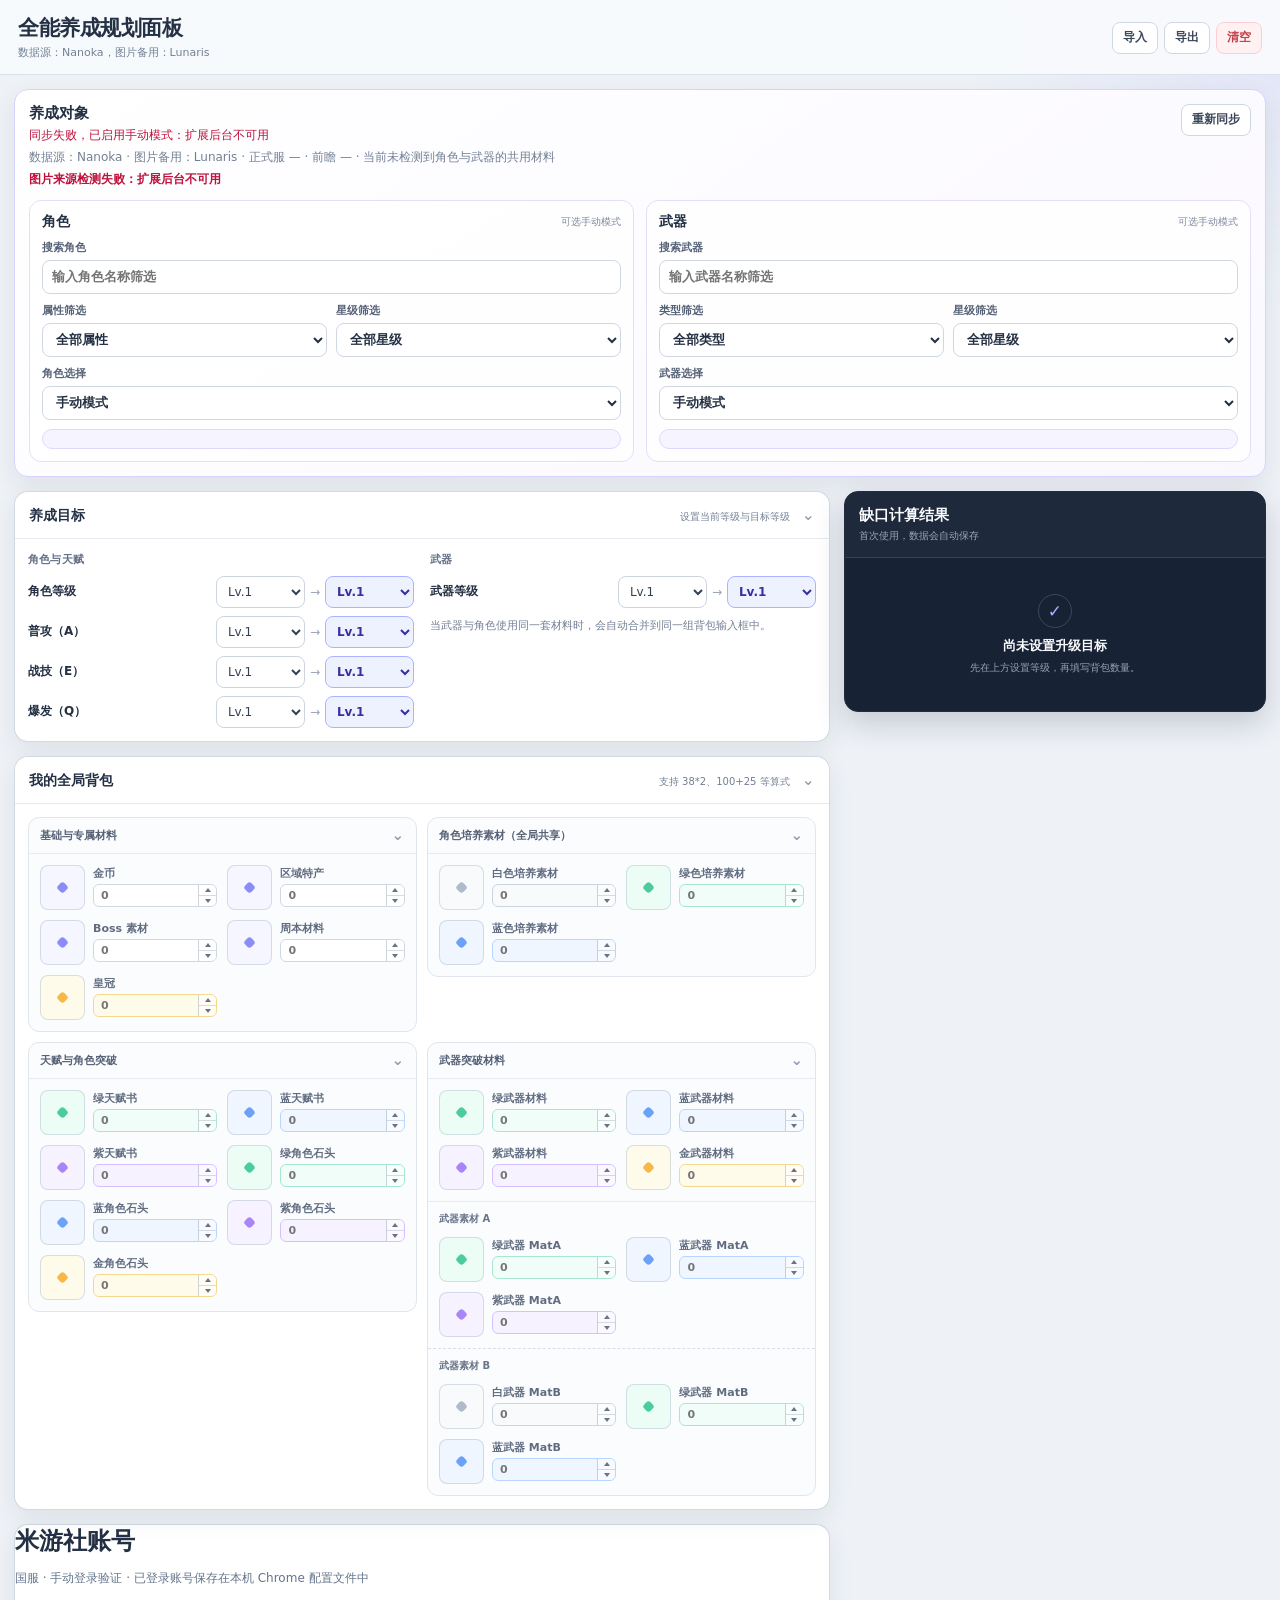
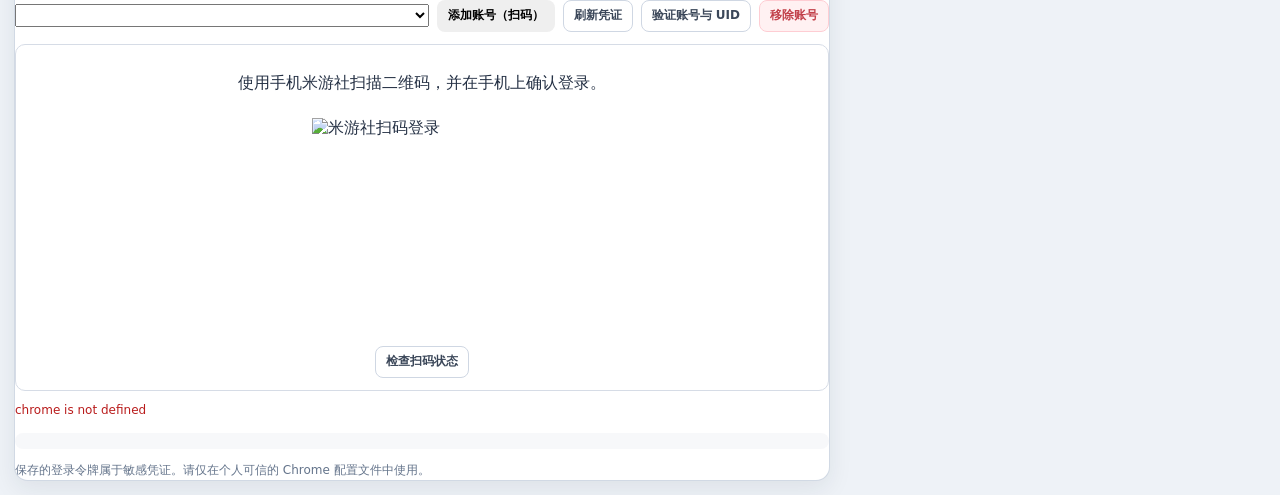
==== commit 0c7a9600: "Load login panel and local QR renderer" ====
--- a/sidepanel.html
+++ b/sidepanel.html
@@ -6,6 +6,7 @@
   <title>全能养成规划面板</title>
   <link rel="stylesheet" href="styles.css">
   <link rel="stylesheet" href="stepper.css">
+  <link rel="stylesheet" href="miyoushe-auth.css">
 </head>
 <body>
   <header class="app-header">
@@ -162,7 +163,7 @@
 
   <script src="vendor/qrcode-generator.js"></script>
   <script type="module" src="app.js"></script>
-  <script type="module" src="miyoushe.js"></script>
+  <script type="module" src="miyoushe-auth-ui.js"></script>
   <script type="module" src="stepper.js"></script>
 </body>
 </html>
--- a/miyoushe-auth.css
+++ b/miyoushe-auth.css
@@ -0,0 +1,12 @@
+.mys-auth { display: grid; gap: 12px; }
+.mys-auth-title { margin: 0; }
+.mys-auth-description { margin: 0; color: #64748b; font-size: 12px; line-height: 1.6; }
+.mys-auth-controls { display: flex; flex-wrap: wrap; align-items: center; gap: 8px; }
+.mys-auth-controls select { flex: 1 1 160px; min-width: 150px; }
+.mys-auth-qr { display: grid; justify-items: center; gap: 8px; padding: 12px; border: 1px solid #d6dce6; border-radius: 10px; }
+.mys-auth-qr img { width: 220px; max-width: 100%; height: auto; image-rendering: pixelated; background: white; }
+.mys-auth-status { margin: 0; min-height: 18px; font-size: 12px; }
+.mys-auth-status[data-tone="success"] { color: #047857; }
+.mys-auth-status[data-tone="error"] { color: #b91c1c; }
+.mys-auth-roles { display: grid; gap: 4px; padding: 8px; border-radius: 8px; background: rgba(148, 163, 184, .08); }
+.mys-auth-roles p { margin: 0; font-size: 12px; }
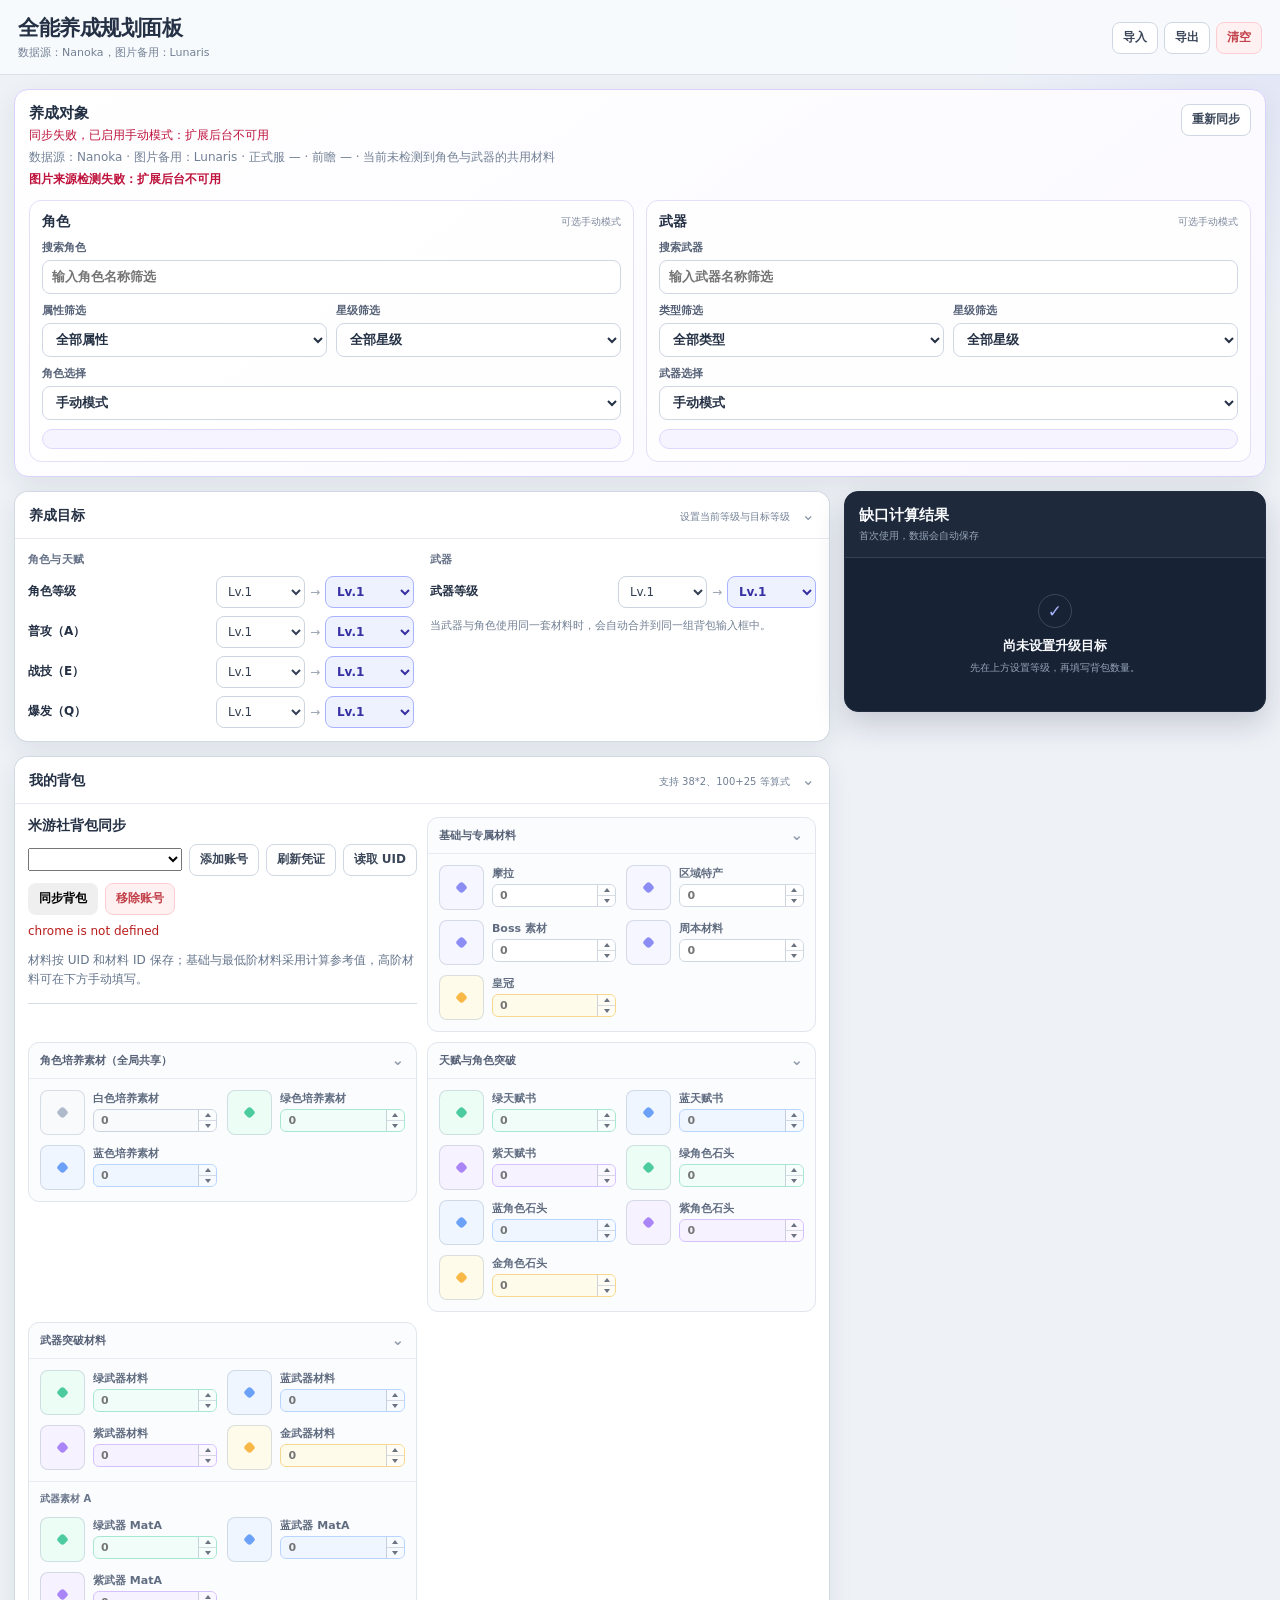
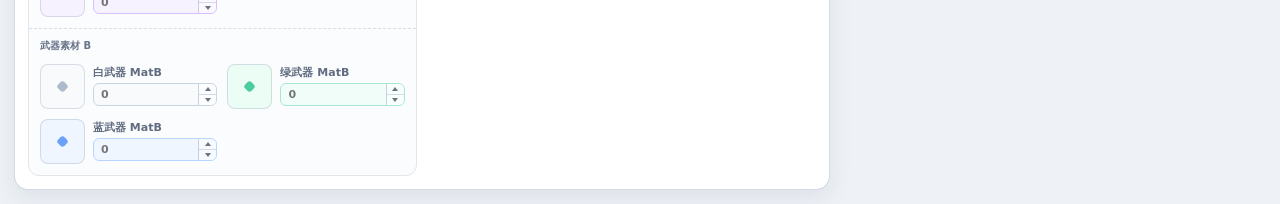
==== commit 63ff6aa7: "Integrate Miyoushe materials into UID-scoped calculator inventory" ====
--- a/sidepanel.html
+++ b/sidepanel.html
@@ -120,7 +120,7 @@
 
     <details class="card inventory-card" open>
       <summary>
-        <span class="summary-title">我的全局背包</span>
+        <span class="summary-title">我的背包</span>
         <span class="summary-hint">支持 38*2、100+25 等算式</span>
       </summary>
       <div class="card-body inventory-body">
--- a/miyoushe-auth.css
+++ b/miyoushe-auth.css
@@ -1,12 +1,13 @@
-.mys-auth { display: grid; gap: 12px; }
-.mys-auth-title { margin: 0; }
+.mys-auth { display: grid; gap: 9px; border-bottom: 1px solid var(--border-color, #d6dce6); padding-bottom: 14px; margin-bottom: 12px; min-width: 0; }
+.mys-auth-title { margin: 0; font-size: 14px; }
 .mys-auth-description { margin: 0; color: #64748b; font-size: 12px; line-height: 1.6; }
-.mys-auth-controls { display: flex; flex-wrap: wrap; align-items: center; gap: 8px; }
-.mys-auth-controls select { flex: 1 1 160px; min-width: 150px; }
+.mys-auth-controls { display: flex; flex-wrap: wrap; align-items: center; gap: 7px; }
+.mys-auth-controls select { flex: 1 1 150px; min-width: 150px; }
+.mys-auth > select { max-width: 360px; }
 .mys-auth-qr { display: grid; justify-items: center; gap: 8px; padding: 12px; border: 1px solid #d6dce6; border-radius: 10px; }
 .mys-auth-qr img { width: 220px; max-width: 100%; height: auto; image-rendering: pixelated; background: white; }
 .mys-auth-status { margin: 0; min-height: 18px; font-size: 12px; }
 .mys-auth-status[data-tone="success"] { color: #047857; }
 .mys-auth-status[data-tone="error"] { color: #b91c1c; }
-.mys-auth-roles { display: grid; gap: 4px; padding: 8px; border-radius: 8px; background: rgba(148, 163, 184, .08); }
-.mys-auth-roles p { margin: 0; font-size: 12px; }
+.mys-inventory-hint { display: block; grid-column: 1 / -1; color: #64748b; font-size: 10px; line-height: 1.4; padding-left: 3px; }
+.mys-auth [hidden] { display: none; }
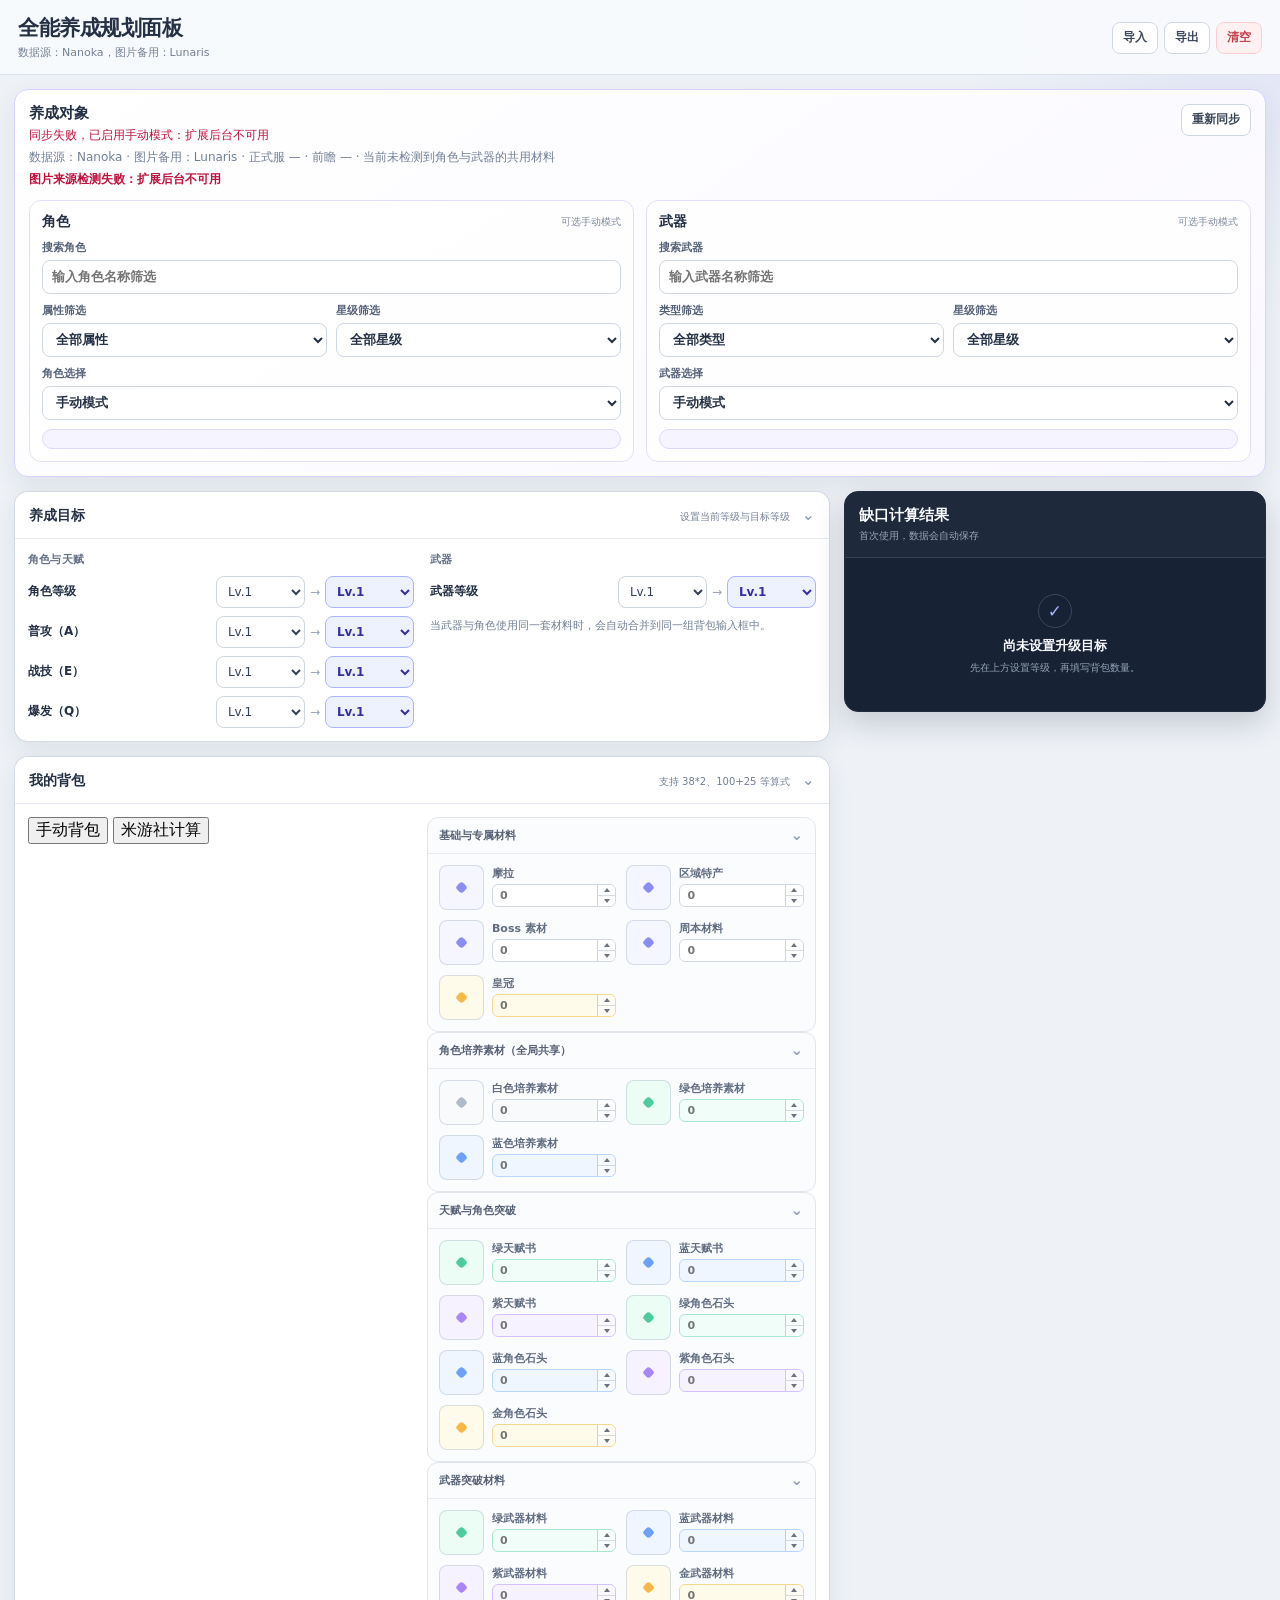
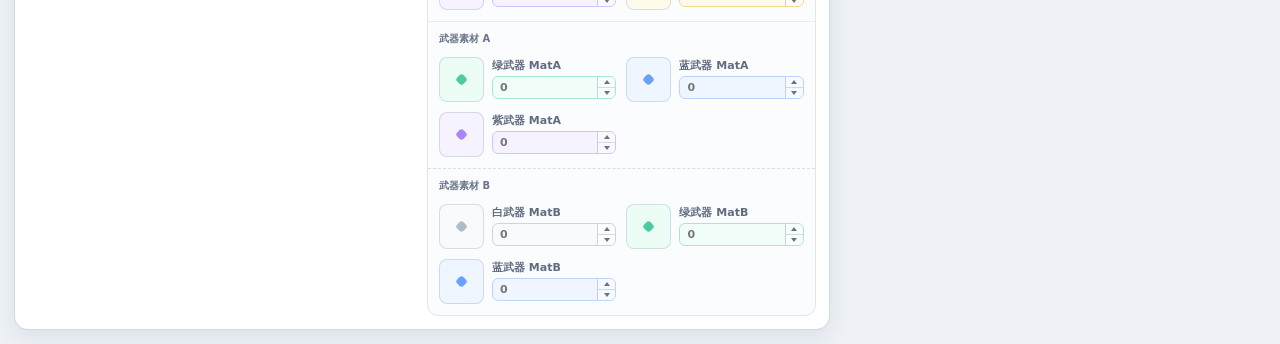
==== commit 5dc5cc5d: "Split manual inventory and official deficit calculation modes" ====
--- a/sidepanel.html
+++ b/sidepanel.html
@@ -124,6 +124,11 @@
         <span class="summary-hint">支持 38*2、100+25 等算式</span>
       </summary>
       <div class="card-body inventory-body">
+        <div class="calculation-modes" role="group" aria-label="计算方式">
+          <button type="button" data-calc-mode="manual" aria-pressed="true">手动背包</button>
+          <button type="button" data-calc-mode="official" aria-pressed="false">米游社计算</button>
+        </div>
+        <div id="manualInventoryGroups">
         <details class="inventory-group" open>
           <summary>基础与专属材料</summary>
           <div id="basicInventory" class="input-grid"></div>
@@ -144,6 +149,7 @@
           <div id="weaponInventory" class="input-grid"></div>
           <div id="independentWeaponMaterials" class="independent-materials"></div>
         </details>
+        </div>
       </div>
     </details>
   </main>
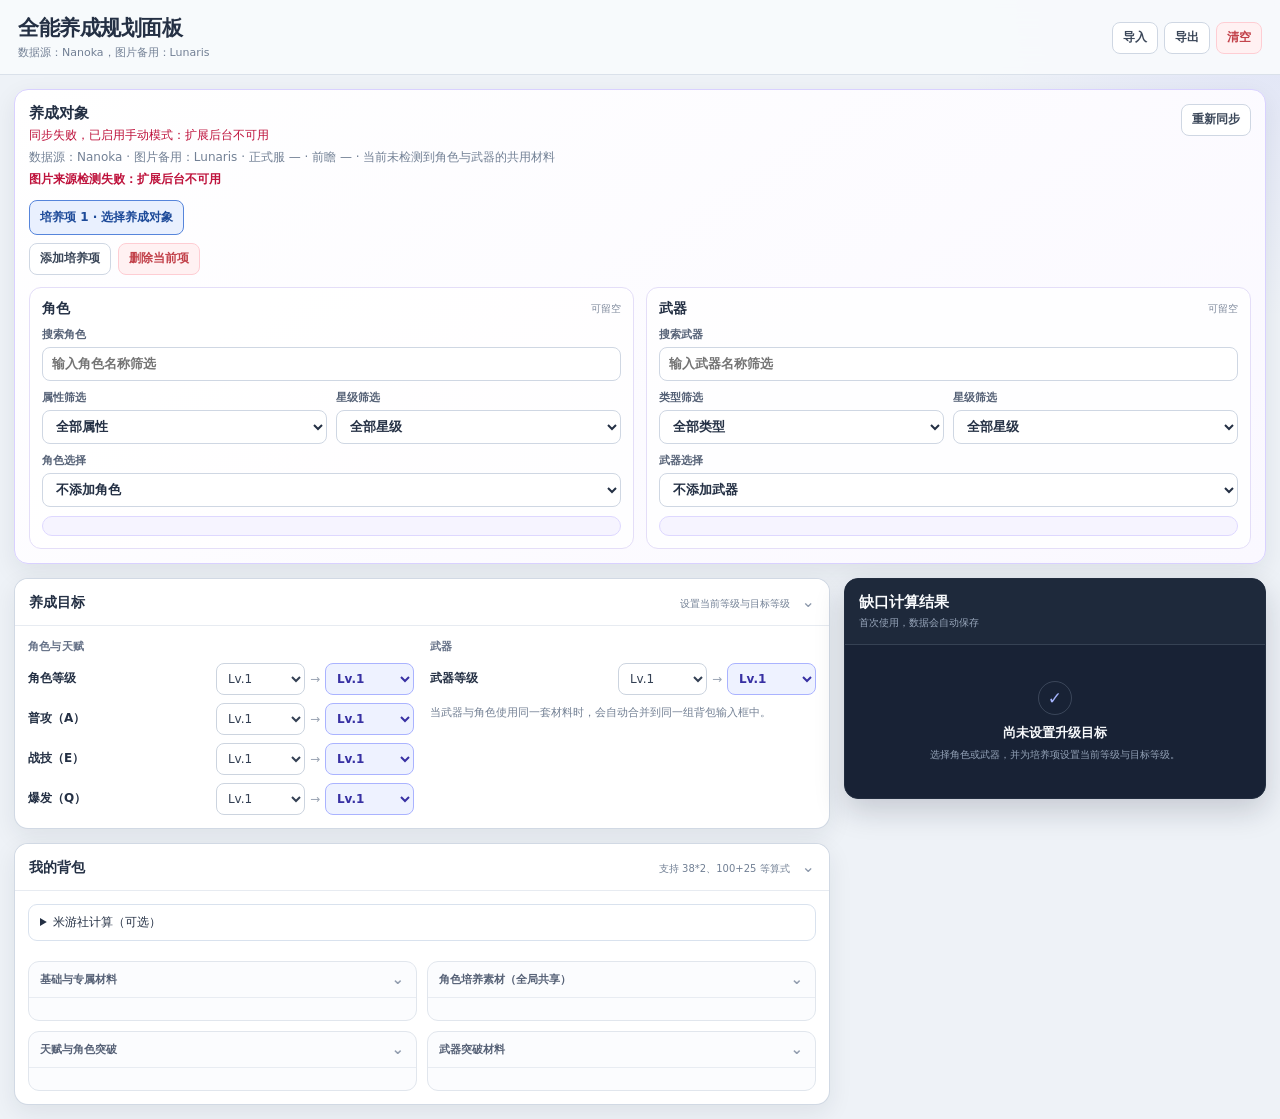
==== commit c0d6b609: "Add multiple cultivation item controls and collapse optional Miyoushe calculator" ====
--- a/sidepanel.html
+++ b/sidepanel.html
@@ -33,11 +33,18 @@
         </div>
         <button id="syncButton" class="button button-secondary" type="button">重新同步</button>
       </div>
+      <div class="plan-toolbar">
+        <div id="planItems" class="plan-items" role="group" aria-label="培养项"></div>
+        <div class="plan-actions">
+          <button id="addPlanButton" class="button button-secondary" type="button">添加培养项</button>
+          <button id="removePlanButton" class="button button-danger" type="button">删除当前项</button>
+        </div>
+      </div>
       <div class="source-columns">
         <section class="picker-group" aria-labelledby="characterPickerTitle">
           <div class="picker-head">
             <h3 id="characterPickerTitle">角色</h3>
-            <span class="picker-hint">可选手动模式</span>
+            <span class="picker-hint">可留空</span>
           </div>
           <label>
             <span>搜索角色</span>
@@ -64,7 +71,7 @@
         <section class="picker-group" aria-labelledby="weaponPickerTitle">
           <div class="picker-head">
             <h3 id="weaponPickerTitle">武器</h3>
-            <span class="picker-hint">可选手动模式</span>
+            <span class="picker-hint">可留空</span>
           </div>
           <label>
             <span>搜索武器</span>
@@ -124,10 +131,14 @@
         <span class="summary-hint">支持 38*2、100+25 等算式</span>
       </summary>
       <div class="card-body inventory-body">
-        <div class="calculation-modes" role="group" aria-label="计算方式">
-          <button type="button" data-calc-mode="manual" aria-pressed="true">手动背包</button>
-          <button type="button" data-calc-mode="official" aria-pressed="false">米游社计算</button>
-        </div>
+        <details class="miyoushe-options" id="miyousheOptions">
+          <summary>米游社计算（可选）</summary>
+          <div class="calculation-modes" role="group" aria-label="计算方式">
+            <button type="button" data-calc-mode="manual" aria-pressed="true">手动背包</button>
+            <button type="button" data-calc-mode="official" aria-pressed="false">米游社计算</button>
+          </div>
+          <div id="mysModeContent"></div>
+        </details>
         <div id="manualInventoryGroups">
         <details class="inventory-group" open>
           <summary>基础与专属材料</summary>
--- a/miyoushe-auth.css
+++ b/miyoushe-auth.css
@@ -1,13 +1,115 @@
-.mys-auth { display: grid; gap: 9px; border-bottom: 1px solid var(--border-color, #d6dce6); padding-bottom: 14px; margin-bottom: 12px; min-width: 0; }
-.mys-auth-title { margin: 0; font-size: 14px; }
+.mys-auth {
+  display: grid;
+  grid-column: 1 / -1;
+  gap: 9px;
+  min-width: 0;
+}
+.mys-auth-controls { display: flex; align-items: center; flex-wrap: wrap; gap: 7px; }
+.mys-auth-controls select { flex: 1 1 145px; min-width: 145px; }
+.mys-auth > select { max-width: 360px; }
 .mys-auth-description { margin: 0; color: #64748b; font-size: 12px; line-height: 1.6; }
-.mys-auth-controls { display: flex; flex-wrap: wrap; align-items: center; gap: 7px; }
-.mys-auth-controls select { flex: 1 1 150px; min-width: 150px; }
-.mys-auth > select { max-width: 360px; }
 .mys-auth-qr { display: grid; justify-items: center; gap: 8px; padding: 12px; border: 1px solid #d6dce6; border-radius: 10px; }
-.mys-auth-qr img { width: 220px; max-width: 100%; height: auto; image-rendering: pixelated; background: white; }
+.mys-auth-qr img { width: 220px; max-width: 100%; height: auto; background: white; image-rendering: pixelated; }
 .mys-auth-status { margin: 0; min-height: 18px; font-size: 12px; }
 .mys-auth-status[data-tone="success"] { color: #047857; }
 .mys-auth-status[data-tone="error"] { color: #b91c1c; }
-.mys-inventory-hint { display: block; grid-column: 1 / -1; color: #64748b; font-size: 10px; line-height: 1.4; padding-left: 3px; }
-.mys-auth [hidden] { display: none; }
+.calculation-modes {
+  display: flex;
+  grid-column: 1 / -1;
+  gap: 4px;
+  border-radius: 9px;
+  background: #e9edf4;
+  padding: 4px;
+}
+.calculation-modes button {
+  flex: 1 1 0;
+  border: 0;
+  border-radius: 6px;
+  color: #556176;
+  background: transparent;
+  padding: 8px 10px;
+  font: inherit;
+  font-size: 13px;
+  cursor: pointer;
+}
+.calculation-modes button[aria-pressed="true"] {
+  background: #fff;
+  color: #1b335a;
+  box-shadow: 0 1px 4px rgba(15, 23, 42, .12);
+  font-weight: 650;
+}
+#manualInventoryGroups { display: contents; }
+#manualInventoryGroups[hidden], #mysAuthCard[hidden] { display: none !important; }
+
+.hybrid-inventory-description {
+  font-size: 12px;
+  color: #d5deea;
+  line-height: 1.6;
+  margin: 0;
+}
+.hybrid-inventory-note {
+  color: #a8b5c8;
+  margin: 0 0 8px;
+  font-size: 11px;
+}
+.hybrid-demand-row { flex-wrap: wrap; }
+.hybrid-stock {
+  display: inline-flex;
+  align-items: center;
+  gap: 5px;
+  font-size: 11px;
+  color: #cbd5e1;
+}
+.hybrid-stock input {
+  width: 76px;
+  min-width: 60px;
+  padding: 5px 6px;
+  border: 1px solid #64748b;
+  background: #0f172a;
+  color: #f8fafc;
+  border-radius: 5px;
+  font-size: 12px;
+}
+
+.hybrid-stock-difference {
+  display: block;
+  width: 100%;
+  margin-top: 4px;
+  font-size: 11px;
+  line-height: 1.4;
+  color: #fbbf74;
+}
+
+.plan-toolbar {
+  display: grid;
+  gap: 8px;
+  margin: 12px 0;
+}
+.plan-items, .plan-actions { display: flex; flex-wrap: wrap; gap: 7px; }
+.plan-item {
+  border: 1px solid #ccd5e3;
+  border-radius: 8px;
+  padding: 8px 10px;
+  background: #f7f9fd;
+  color: #334155;
+  font-size: 12px;
+  text-align: left;
+  cursor: pointer;
+}
+.plan-item.active {
+  border-color: #5685db;
+  background: #e9f0fe;
+  color: #1d4a99;
+  font-weight: 650;
+}
+.miyoushe-options {
+  grid-column: 1 / -1;
+  border: 1px solid #d9e2ee;
+  border-radius: 9px;
+  padding: 9px 11px;
+  margin-bottom: 10px;
+  min-width: 0;
+}
+.miyoushe-options > summary { cursor: pointer; font-size: 12px; }
+.miyoushe-options[open] { display: grid; gap: 10px; }
+#mysModeContent { min-width: 0; }
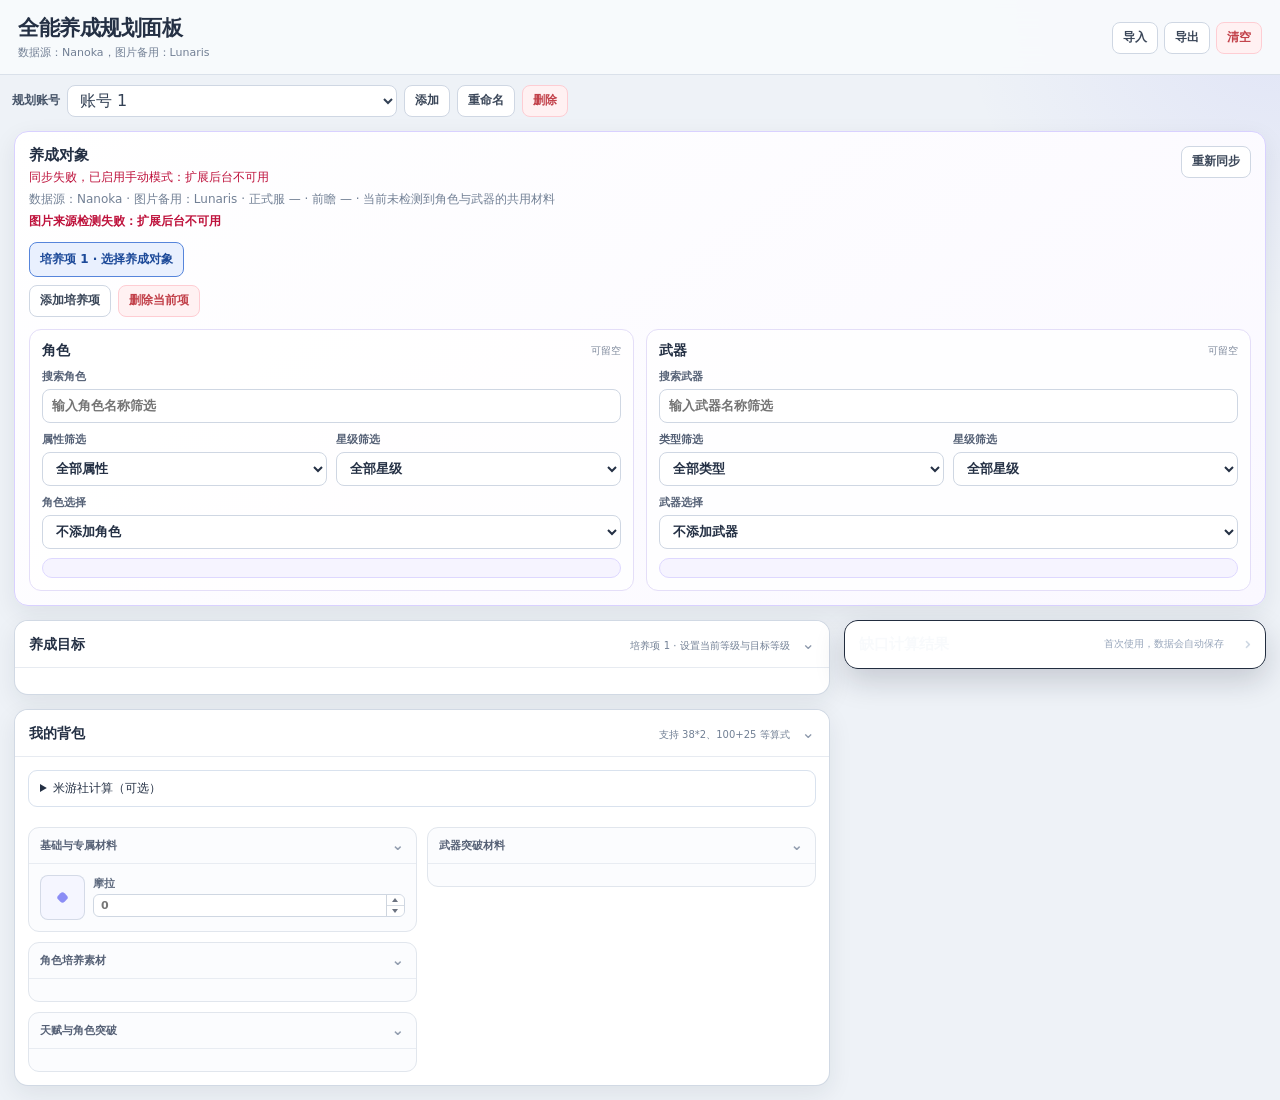
==== commit e2cb7ebd: "Add named isolated planner accounts and per-item shared inventory UI" ====
--- a/sidepanel.html
+++ b/sidepanel.html
@@ -21,6 +21,14 @@
       <input id="importFile" type="file" accept="application/json,.json" hidden>
     </div>
   </header>
+
+  <section class="planner-account-bar" aria-label="规划账号管理">
+    <label for="plannerAccountSelect">规划账号</label>
+    <select id="plannerAccountSelect" aria-label="切换规划账号"></select>
+    <button id="addPlannerAccount" class="button button-secondary" type="button">添加</button>
+    <button id="renamePlannerAccount" class="button button-secondary" type="button">重命名</button>
+    <button id="deletePlannerAccount" class="button button-danger" type="button">删除</button>
+  </section>
 
   <main class="layout">
     <section class="card source-card" aria-labelledby="sourceTitle">
@@ -115,15 +123,13 @@
       </div>
     </details>
 
-    <section class="card result-card" aria-labelledby="resultTitle">
-      <div class="result-header">
-        <div>
-          <h2 id="resultTitle">缺口计算结果</h2>
-          <p id="saveStatus">已读取本地数据</p>
-        </div>
-      </div>
+    <details class="card result-card" id="resultPanel">
+      <summary class="result-header">
+        <span class="result-heading" id="resultTitle">缺口计算结果</span>
+        <span id="saveStatus">已读取本地数据</span>
+      </summary>
       <div id="resultContent" class="result-content" aria-live="polite"></div>
-    </section>
+    </details>
 
     <details class="card inventory-card" open>
       <summary>
@@ -140,22 +146,22 @@
           <div id="mysModeContent"></div>
         </details>
         <div id="manualInventoryGroups">
-        <details class="inventory-group" open>
+        <details class="inventory-group inventory-base" open>
           <summary>基础与专属材料</summary>
           <div id="basicInventory" class="input-grid"></div>
         </details>
 
-        <details class="inventory-group" open>
-          <summary>角色培养素材（全局共享）</summary>
+        <details class="inventory-group inventory-cult" open>
+          <summary>角色培养素材</summary>
           <div id="cultInventory" class="input-grid"></div>
         </details>
 
-        <details class="inventory-group" open>
+        <details class="inventory-group inventory-talent" open>
           <summary>天赋与角色突破</summary>
           <div id="talentInventory" class="input-grid"></div>
         </details>
 
-        <details class="inventory-group" open>
+        <details class="inventory-group inventory-weapon" open>
           <summary>武器突破材料</summary>
           <div id="weaponInventory" class="input-grid"></div>
           <div id="independentWeaponMaterials" class="independent-materials"></div>
@@ -169,8 +175,8 @@
 
   <div id="confirmDialog" class="dialog-backdrop" hidden>
     <div class="dialog" role="dialog" aria-modal="true" aria-labelledby="dialogTitle" aria-describedby="dialogDescription">
-      <h2 id="dialogTitle">清空全部数据</h2>
-      <p id="dialogDescription">背包数量、目标等级与已选对象都会恢复到初始状态。</p>
+      <h2 id="dialogTitle">清空当前账号数据</h2>
+      <p id="dialogDescription">当前账号的背包数量、培养项与目标等级将恢复初始状态。</p>
       <div class="dialog-actions">
         <button id="cancelClearButton" class="button button-secondary" type="button">取消</button>
         <button id="confirmClearButton" class="button button-danger" type="button">确认清空</button>
--- a/miyoushe-auth.css
+++ b/miyoushe-auth.css
@@ -38,7 +38,7 @@
   box-shadow: 0 1px 4px rgba(15, 23, 42, .12);
   font-weight: 650;
 }
-#manualInventoryGroups { display: contents; }
+
 #manualInventoryGroups[hidden], #mysAuthCard[hidden] { display: none !important; }
 
 .hybrid-inventory-description {
@@ -113,3 +113,70 @@
 .miyoushe-options > summary { cursor: pointer; font-size: 12px; }
 .miyoushe-options[open] { display: grid; gap: 10px; }
 #mysModeContent { min-width: 0; }
+
+.target-group[hidden] { display: none !important; }
+
+.planner-account-bar {
+  display: flex;
+  align-items: center;
+  flex-wrap: wrap;
+  gap: 7px;
+  padding: 10px 12px 0;
+  margin: 0 auto;
+  max-width: 1280px;
+}
+.planner-account-bar label { font-size: 12px; font-weight: 700; color: #475569; }
+.planner-account-bar select {
+  flex: 1 1 150px;
+  max-width: 330px;
+  min-width: 100px;
+  height: 32px;
+  padding: 4px 8px;
+  border: 1px solid #cfd7e3;
+  background: #fff;
+  color: #334155;
+  border-radius: 8px;
+}
+.result-card > .result-header {
+  display: flex;
+  align-items: center;
+  justify-content: space-between;
+  gap: 12px;
+  cursor: pointer;
+  list-style: none;
+  user-select: none;
+}
+.result-card > .result-header::-webkit-details-marker { display: none; }
+.result-heading { font-size: 15px; font-weight: 700; }
+.result-header #saveStatus { margin-left: auto; font-size: 10px; color: #98a6bb; }
+.result-card > .result-header::after {
+  content: "⌄";
+  color: #cbd5e1;
+  font-size: 18px;
+  flex: 0 0 auto;
+}
+.result-card:not([open]) > .result-header::after { transform: rotate(-90deg); }
+.result-card:not([open]) > .result-header { border-bottom: 0; }
+.item-label { display: flex; gap: 4px; align-items: center; }
+.material-name { overflow: hidden; text-overflow: ellipsis; white-space: nowrap; min-width: 0; }
+.shared-material-badge {
+  flex: 0 0 auto;
+  border-radius: 4px;
+  padding: 0 3px;
+  color: #3d4fc4;
+  background: #e8edff;
+  font-size: 9px;
+  line-height: 15px;
+}
+#manualInventoryGroups { display: grid; gap: 10px; grid-column: 1 / -1; }
+@media (min-width: 860px) {
+  #manualInventoryGroups {
+    grid-template-columns: repeat(2, minmax(0, 1fr));
+    grid-template-areas: "base weapon" "cult weapon" "talent weapon";
+    align-items: start;
+  }
+  .inventory-base { grid-area: base; }
+  .inventory-cult { grid-area: cult; }
+  .inventory-talent { grid-area: talent; }
+  .inventory-weapon { grid-area: weapon; }
+}
